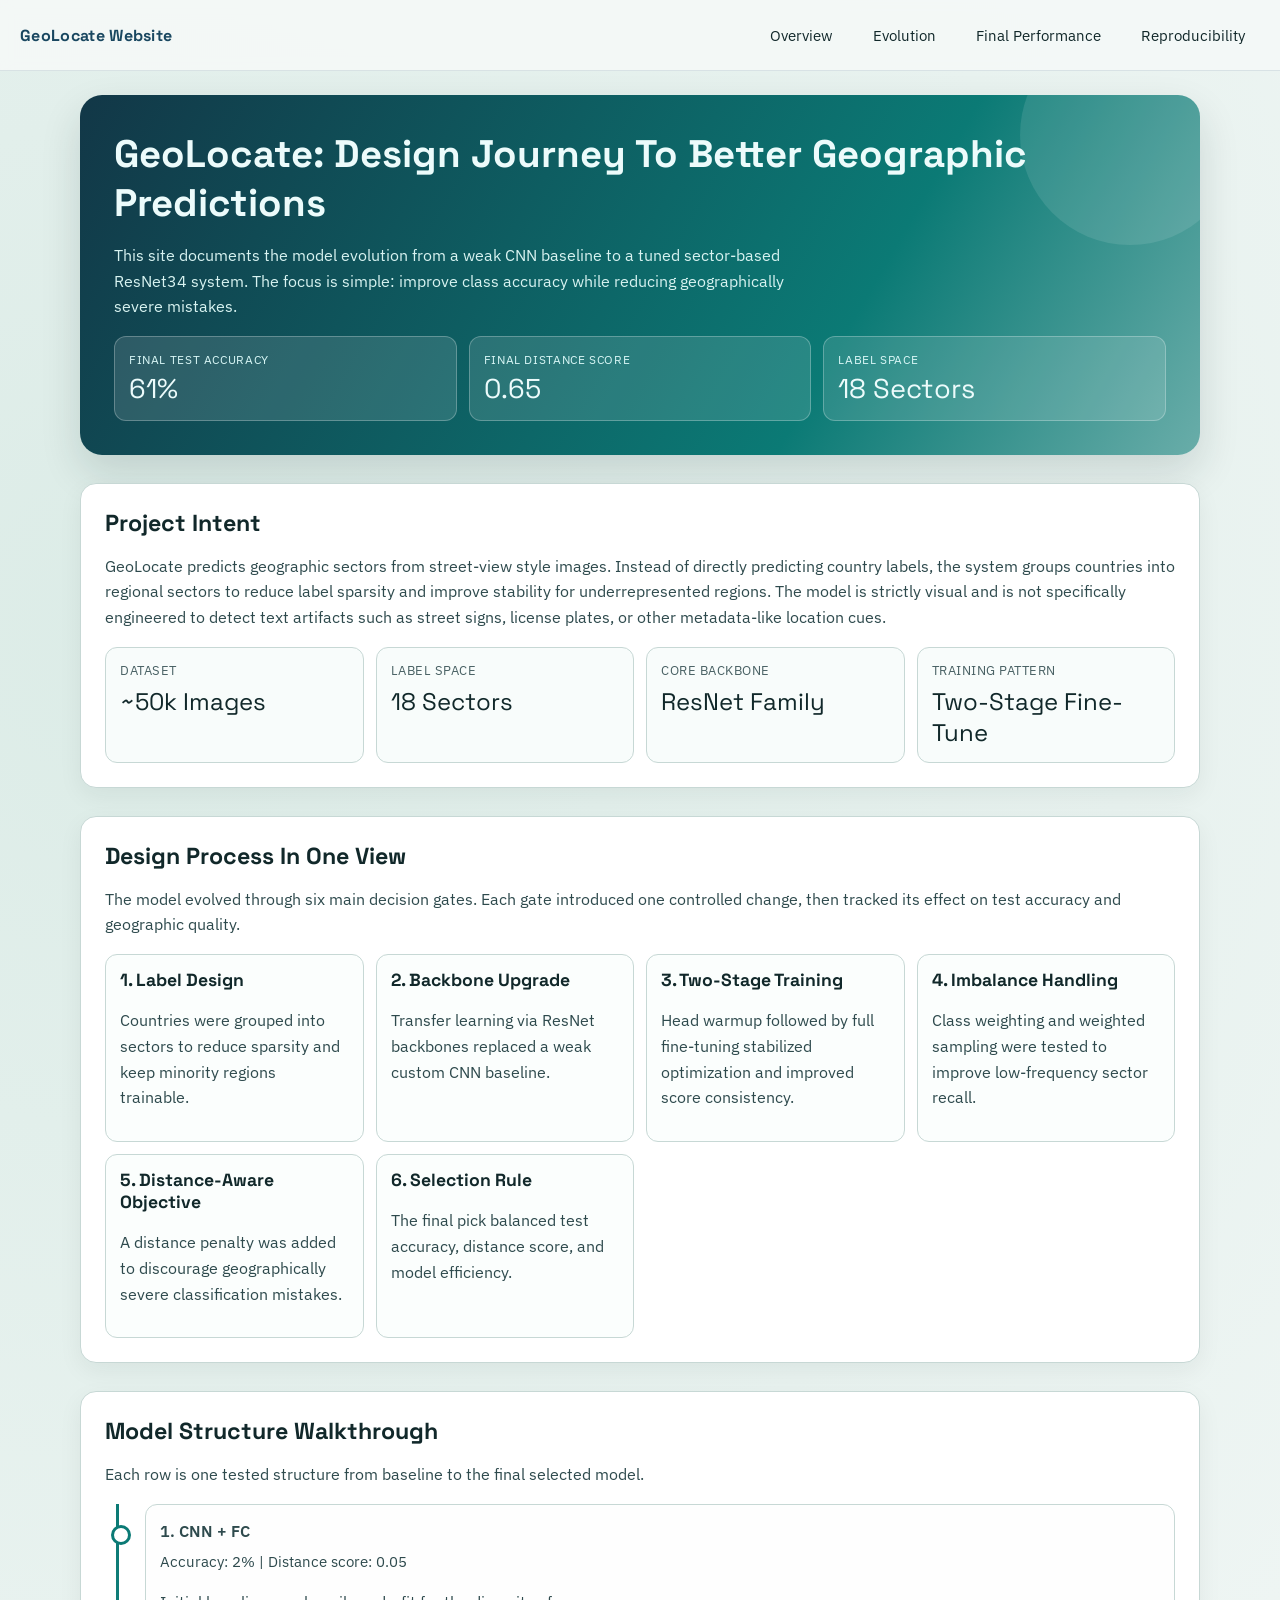
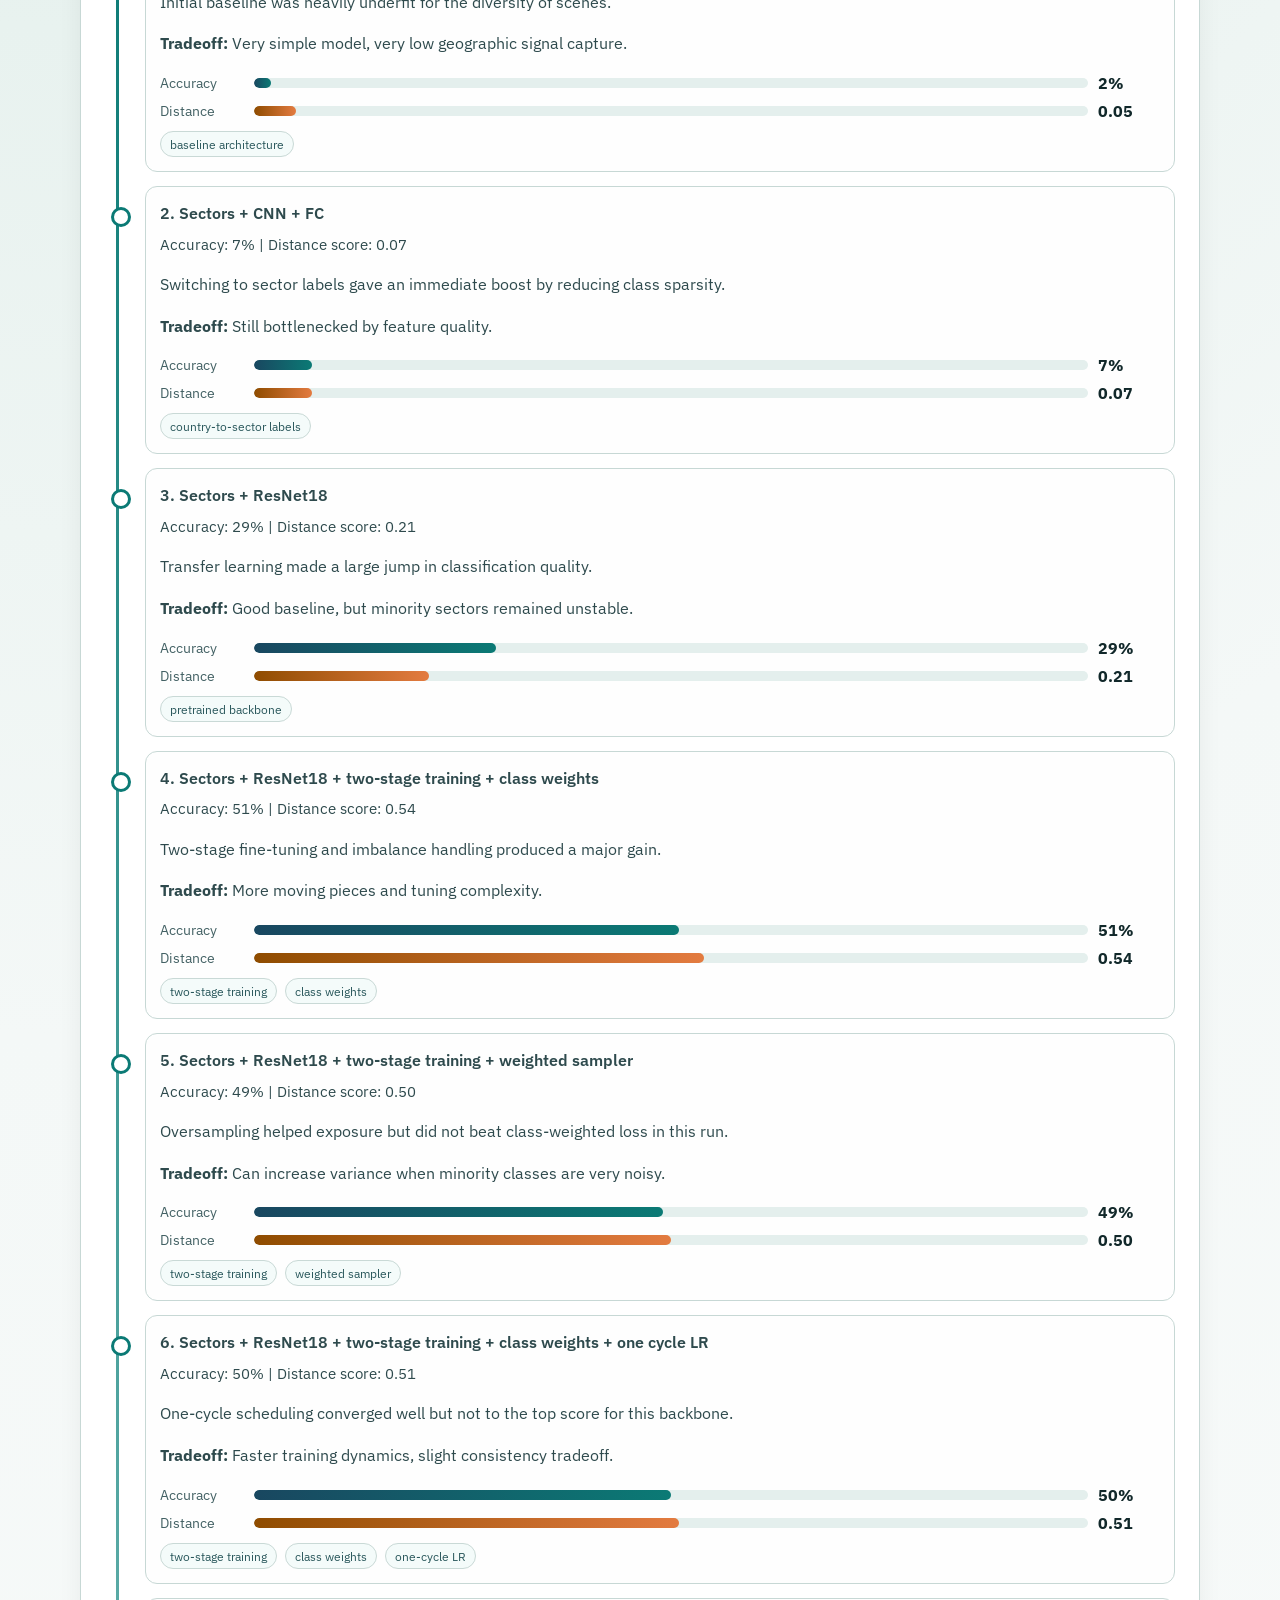
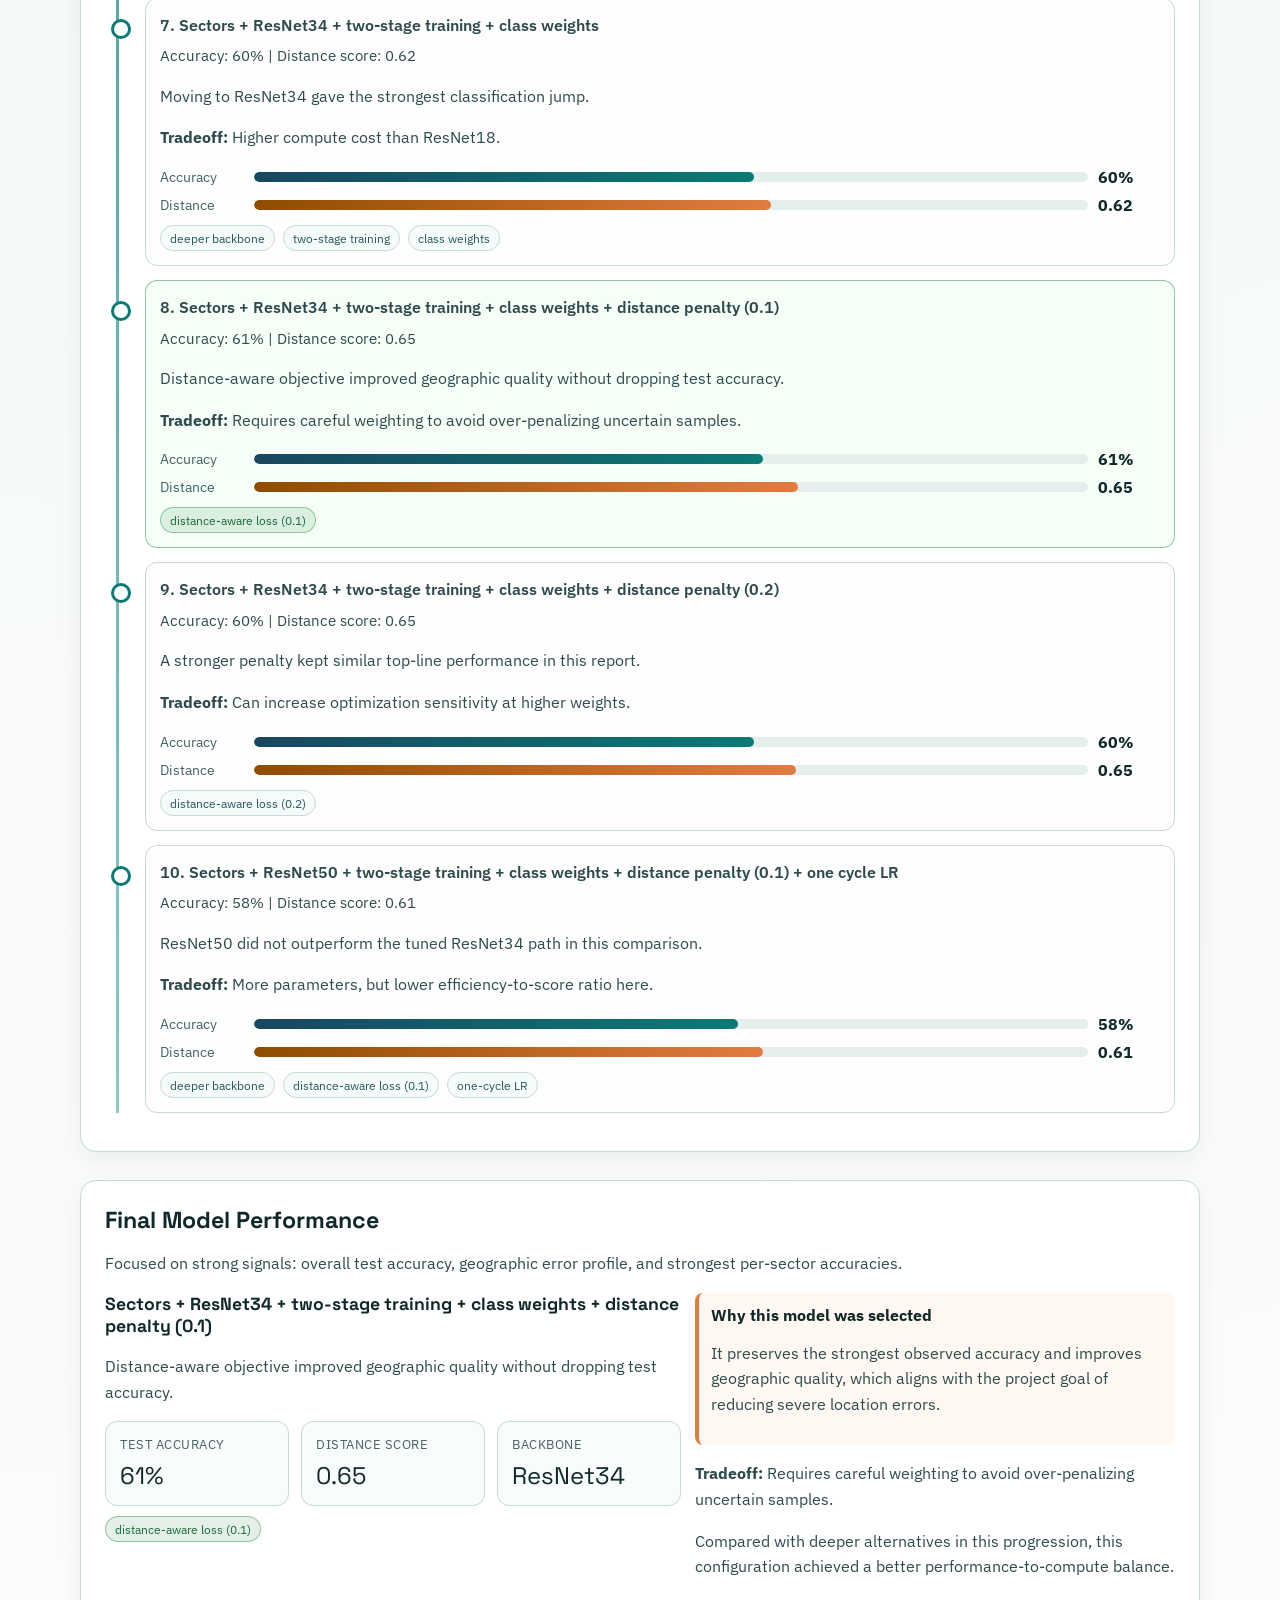
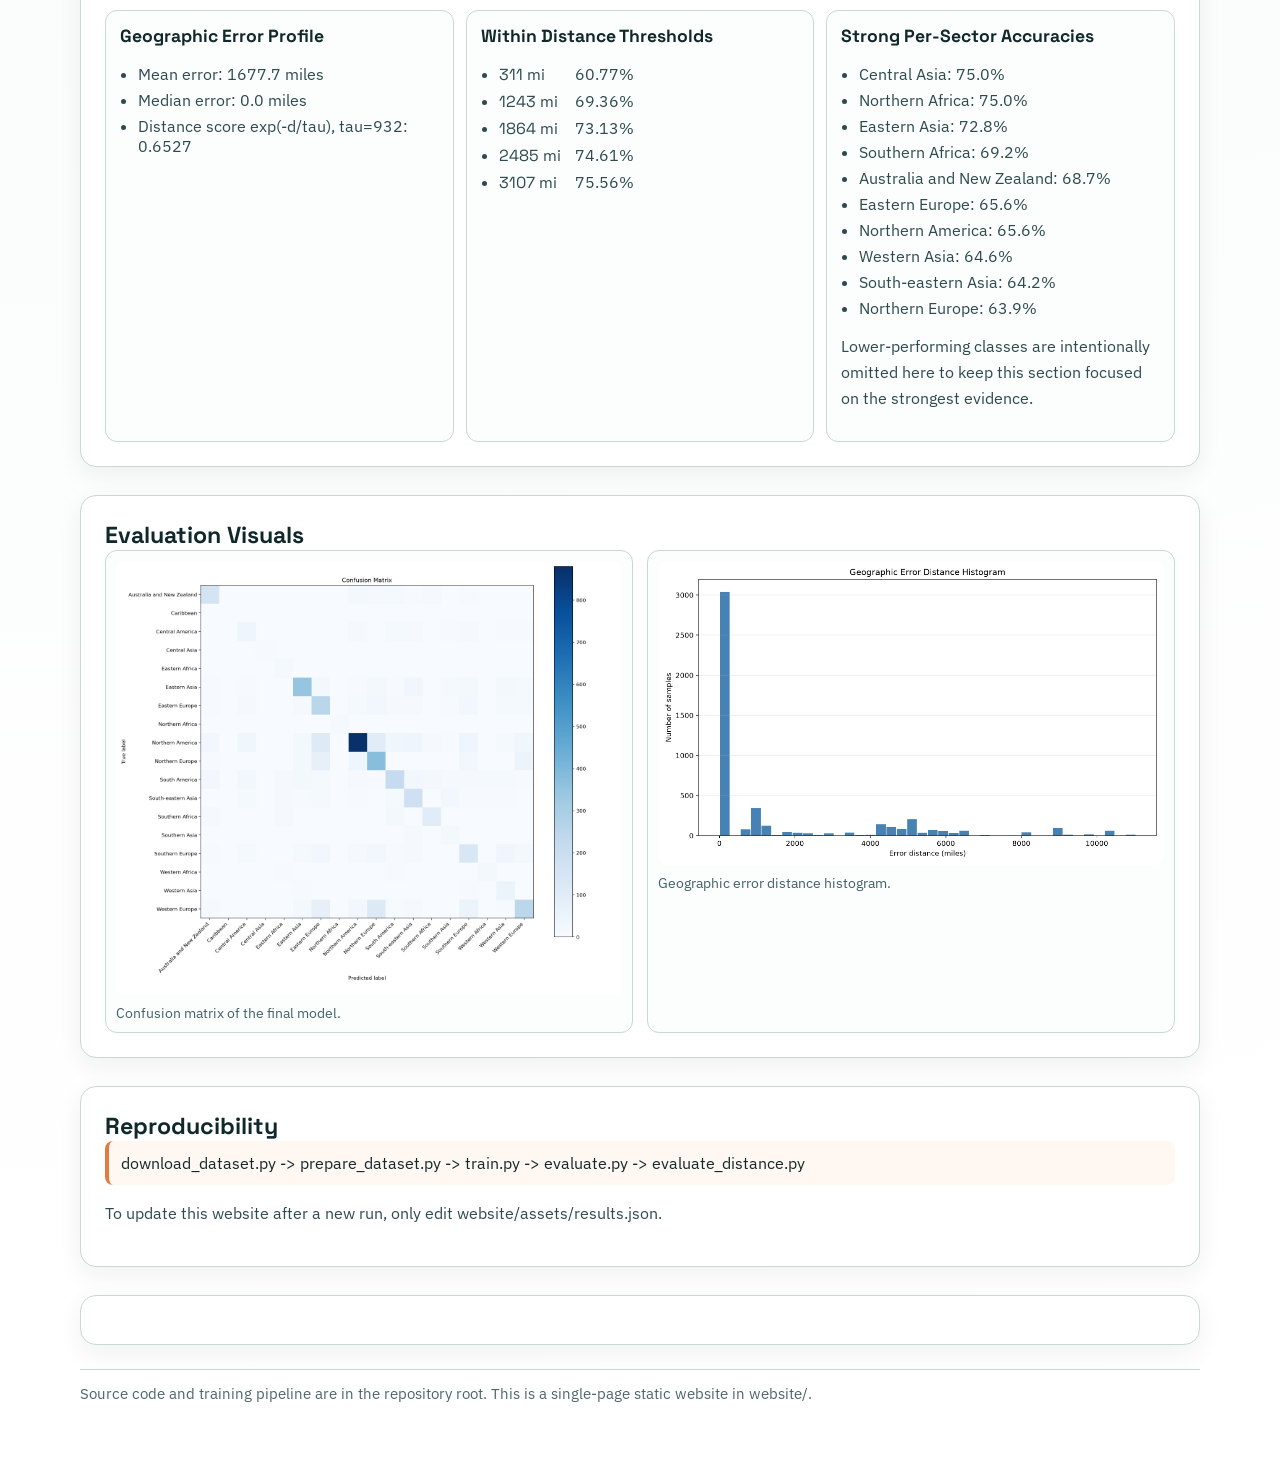
==== website/index.html @ 94abf52e "website rough draft" ====
<!doctype html>
<html lang="en">
  <head>
    <meta charset="UTF-8">
    <meta name="viewport" content="width=device-width, initial-scale=1.0">
    <title>GeoLocate | Model Story</title>
    <link rel="preconnect" href="https://fonts.googleapis.com">
    <link rel="preconnect" href="https://fonts.gstatic.com" crossorigin>
    <link href="https://fonts.googleapis.com/css2?family=IBM+Plex+Sans:wght@400;500;600;700&family=Space+Grotesk:wght@500;700&display=swap" rel="stylesheet">
    <link rel="stylesheet" href="./css/main.css">
  </head>
  <body>
    <header class="top-nav">
      <a class="brand" href="index.html">GeoLocate Website</a>
      <nav class="nav-links">
        <a href="#overview">Overview</a>
        <a href="#evolution">Evolution</a>
        <a href="#performance">Final Performance</a>
        <a href="#repro">Reproducibility</a>
      </nav>
    </header>

    <main class="site-wrap">
      <section class="hero" data-hero></section>

      <section id="overview" class="section reveal">
        <h2>Project Intent</h2>
        <p>
          GeoLocate predicts geographic sectors from street-view style images. Instead of directly
          predicting country labels, the system groups countries into regional sectors to reduce label
          sparsity and improve stability for underrepresented regions. The model is strictly visual and
          is not specifically engineered to detect text artifacts such as street signs, license plates,
          or other metadata-like location cues.
        </p>
        <div class="kpi-grid">
          <div class="kpi">
            <div class="kpi-label">Dataset</div>
            <div class="kpi-value">~50k Images</div>
          </div>
          <div class="kpi">
            <div class="kpi-label">Label Space</div>
            <div class="kpi-value">18 Sectors</div>
          </div>
          <div class="kpi">
            <div class="kpi-label">Core Backbone</div>
            <div class="kpi-value">ResNet Family</div>
          </div>
          <div class="kpi">
            <div class="kpi-label">Training Pattern</div>
            <div class="kpi-value">Two-Stage Fine-Tune</div>
          </div>
        </div>
      </section>

      <section id="evolution" class="section">
        <h2>Design Process In One View</h2>
        <p>
          The model evolved through six main decision gates. Each gate introduced one controlled change,
          then tracked its effect on test accuracy and geographic quality.
        </p>
        <div class="process-grid" data-process-cards></div>
      </section>

      <section class="section">
        <h2>Model Structure Walkthrough</h2>
        <p>Each row is one tested structure from baseline to the final selected model.</p>
        <div class="timeline" data-timeline></div>
      </section>

      <section id="performance" class="section reveal">
        <h2>Final Model Performance</h2>
        <p>
          Focused on strong signals: overall test accuracy, geographic error profile, and strongest
          per-sector accuracies.
        </p>
        <div class="final-panel" data-final-model></div>
        <div class="section-inner" data-final-performance></div>
      </section>

      <section class="section">
        <h2>Evaluation Visuals</h2>
        <div class="image-grid">
          <figure class="image-card reveal">
            <img src="./assets/confusion_matrix.png" alt="Confusion matrix for final model across 18 sectors">
            <figcaption>Confusion matrix of the final model.</figcaption>
          </figure>
          <figure class="image-card reveal">
            <img src="./assets/distance_error_histogram.png" alt="Histogram of geographic error distances in miles">
            <figcaption>Geographic error distance histogram.</figcaption>
          </figure>
        </div>
      </section>

      <section id="repro" class="section reveal">
        <h2>Reproducibility</h2>
        <div class="callout">
          download_dataset.py -> prepare_dataset.py -> train.py -> evaluate.py -> evaluate_distance.py
        </div>
        <p>To update this website after a new run, only edit website/assets/results.json.</p>
      </section>

      <p class="section" data-errors></p>

      <footer>
        Source code and training pipeline are in the repository root. This is a single-page static website in website/.
      </footer>
    </main>

    <script src="./js/main.js"></script>
  </body>
</html>
---- website/css/main.css ----
:root {
  --bg: #f4f8f7;
  --bg-strong: #dcece7;
  --ink: #11282a;
  --ink-soft: #2e4a4d;
  --card: #ffffff;
  --line: #c7d8d5;
  --accent: #0b7a75;
  --accent-2: #e37b40;
  --accent-3: #194760;
  --ok: #1a7f3c;
  --warn: #9a5f00;
  --radius: 16px;
  --shadow: 0 18px 40px rgba(17, 40, 42, 0.14);
}

* {
  box-sizing: border-box;
}

html,
body {
  margin: 0;
  padding: 0;
  background: radial-gradient(circle at 10% 10%, var(--bg-strong) 0%, var(--bg) 35%, #ffffff 100%);
  color: var(--ink);
  font-family: "IBM Plex Sans", "Segoe UI", sans-serif;
}

a {
  color: var(--accent-3);
}

.site-wrap {
  max-width: 1160px;
  margin: 0 auto;
  padding: 0 20px 56px;
}

.top-nav {
  position: sticky;
  top: 0;
  z-index: 10;
  display: flex;
  align-items: center;
  justify-content: space-between;
  gap: 16px;
  padding: 16px 20px;
  background: rgba(244, 248, 247, 0.94);
  backdrop-filter: blur(6px);
  border-bottom: 1px solid rgba(25, 71, 96, 0.12);
}

.brand {
  font-family: "Space Grotesk", "Segoe UI", sans-serif;
  font-weight: 700;
  letter-spacing: 0.02em;
  color: var(--accent-3);
  text-decoration: none;
}

.nav-links {
  display: flex;
  flex-wrap: wrap;
  gap: 10px;
}

.nav-links a {
  text-decoration: none;
  color: var(--ink);
  border: 1px solid transparent;
  border-radius: 999px;
  padding: 8px 14px;
  font-size: 0.95rem;
}

.nav-links a:hover,
.nav-links a.active {
  border-color: var(--accent);
  color: var(--accent);
  background: rgba(11, 122, 117, 0.09);
}

.hero {
  margin-top: 24px;
  background: linear-gradient(120deg, #123747 0%, #0b7a75 68%, #69ada9 100%);
  color: #ecfbfb;
  border-radius: 22px;
  padding: 34px;
  box-shadow: var(--shadow);
  overflow: hidden;
  position: relative;
}

.hero::after {
  content: "";
  position: absolute;
  right: -40px;
  top: -70px;
  width: 220px;
  height: 220px;
  border-radius: 50%;
  background: rgba(255, 255, 255, 0.1);
}

.hero h1 {
  margin: 0;
  font-family: "Space Grotesk", "Segoe UI", sans-serif;
  font-size: clamp(1.9rem, 3vw, 3rem);
}

.hero p {
  max-width: 720px;
  line-height: 1.6;
  color: #d8f3f1;
}

.hero-meta {
  display: grid;
  grid-template-columns: repeat(auto-fit, minmax(170px, 1fr));
  gap: 12px;
  margin-top: 16px;
}

.metric-card {
  background: rgba(255, 255, 255, 0.12);
  border: 1px solid rgba(255, 255, 255, 0.26);
  border-radius: 12px;
  padding: 14px;
}

.metric-card .k {
  font-size: 0.78rem;
  letter-spacing: 0.05em;
  text-transform: uppercase;
  color: #d9f7f6;
}

.metric-card .v {
  font-family: "Space Grotesk", "Segoe UI", sans-serif;
  font-size: 1.7rem;
  margin-top: 4px;
}

.section {
  margin-top: 28px;
  background: var(--card);
  border-radius: var(--radius);
  padding: 24px;
  box-shadow: 0 8px 24px rgba(17, 40, 42, 0.06);
  border: 1px solid var(--line);
}

.section h2 {
  margin: 0;
  font-size: 1.45rem;
  font-family: "Space Grotesk", "Segoe UI", sans-serif;
}

.section h3 {
  margin-top: 0;
  font-size: 1.1rem;
  font-family: "Space Grotesk", "Segoe UI", sans-serif;
}

.section p {
  color: var(--ink-soft);
  line-height: 1.6;
}

.kpi-grid {
  margin-top: 14px;
  display: grid;
  grid-template-columns: repeat(auto-fit, minmax(160px, 1fr));
  gap: 12px;
}

.kpi {
  border: 1px solid var(--line);
  border-radius: 12px;
  padding: 14px;
  background: #f8fcfb;
}

.kpi-label {
  color: #486063;
  font-size: 0.82rem;
  text-transform: uppercase;
  letter-spacing: 0.04em;
}

.kpi-value {
  margin-top: 7px;
  font-size: 1.5rem;
  font-family: "Space Grotesk", "Segoe UI", sans-serif;
}

.timeline {
  margin-top: 16px;
  position: relative;
}

.timeline::before {
  content: "";
  position: absolute;
  left: 11px;
  top: 0;
  bottom: 0;
  width: 3px;
  background: linear-gradient(var(--accent), #8bc8c4);
}

.step {
  margin-left: 40px;
  margin-bottom: 14px;
  padding: 14px;
  border: 1px solid var(--line);
  background: #fefefe;
  border-radius: 12px;
  position: relative;
  transition: transform 0.25s ease, box-shadow 0.25s ease;
}

.step:hover {
  transform: translateY(-2px);
  box-shadow: 0 10px 20px rgba(17, 40, 42, 0.08);
}

.step::before {
  content: "";
  position: absolute;
  left: -35px;
  top: 20px;
  width: 14px;
  height: 14px;
  border-radius: 50%;
  border: 3px solid var(--accent);
  background: white;
}

.step.final {
  border-color: rgba(26, 127, 60, 0.46);
  background: #f5fff8;
}

.step-title {
  margin: 0;
  font-weight: 600;
  color: var(--ink);
}

.step-sub {
  margin: 6px 0 0;
  color: #506b6e;
  font-size: 0.92rem;
}

.step-metrics {
  margin-top: 10px;
  display: grid;
  gap: 8px;
}

.step-metric-row {
  display: grid;
  grid-template-columns: 84px 1fr 62px;
  gap: 10px;
  align-items: center;
}

.step-metric-label {
  font-size: 0.86rem;
  color: #436164;
}

.step-metric-track {
  height: 10px;
  border-radius: 999px;
  overflow: hidden;
  background: #e4efed;
}

.step-metric-fill {
  height: 100%;
  border-radius: 999px;
  background: linear-gradient(90deg, var(--accent-3), var(--accent));
  transform-origin: left;
  animation: grow 0.7s ease-out;
}

.step-metric-fill.dist {
  background: linear-gradient(90deg, #8f4c00, #e37b40);
}

.badges {
  margin-top: 10px;
  display: flex;
  flex-wrap: wrap;
  gap: 8px;
}

.badge {
  display: inline-block;
  font-size: 0.78rem;
  border-radius: 999px;
  padding: 4px 9px;
  border: 1px solid #c9d9d6;
  background: #f4fbfa;
  color: #29575b;
}

.badge.final {
  border-color: rgba(26, 127, 60, 0.4);
  background: rgba(26, 127, 60, 0.12);
  color: #1a6a38;
}

.table-wrap {
  overflow-x: auto;
}

table {
  width: 100%;
  border-collapse: collapse;
  margin-top: 10px;
  min-width: 700px;
}

th,
td {
  text-align: left;
  border-bottom: 1px solid var(--line);
  padding: 10px 10px;
  vertical-align: top;
}

th {
  font-size: 0.82rem;
  letter-spacing: 0.04em;
  text-transform: uppercase;
  color: #436164;
}

tr.final-row {
  background: #f4fff7;
}

.bar-chart {
  margin-top: 12px;
  display: grid;
  gap: 10px;
}

.bar-row {
  display: grid;
  grid-template-columns: 290px 1fr 72px;
  gap: 10px;
  align-items: center;
}

.bar-label {
  font-size: 0.9rem;
  color: var(--ink-soft);
}

.bar-track {
  height: 12px;
  border-radius: 999px;
  background: #e4efed;
  overflow: hidden;
}

.bar-fill {
  height: 100%;
  border-radius: 999px;
  background: linear-gradient(90deg, var(--accent-3), var(--accent));
  transform-origin: left;
  animation: grow 0.7s ease-out;
}

@keyframes grow {
  from {
    transform: scaleX(0);
  }
  to {
    transform: scaleX(1);
  }
}

.final-panel {
  display: grid;
  grid-template-columns: 1.2fr 1fr;
  gap: 14px;
}

.callout {
  border-left: 4px solid var(--accent-2);
  background: #fff8f2;
  padding: 12px;
  border-radius: 8px;
}

.section-inner {
  margin-top: 14px;
}

.split-grid {
  display: grid;
  grid-template-columns: repeat(auto-fit, minmax(260px, 1fr));
  gap: 12px;
}

.list-clean {
  margin: 8px 0 0;
  padding-left: 18px;
  color: var(--ink-soft);
}

.list-clean li {
  margin-bottom: 6px;
}

.metric-inline {
  display: inline-block;
  min-width: 72px;
  font-family: "Space Grotesk", "Segoe UI", sans-serif;
}

.image-grid {
  display: grid;
  grid-template-columns: repeat(auto-fit, minmax(300px, 1fr));
  gap: 14px;
}

.image-card {
  border: 1px solid var(--line);
  border-radius: 12px;
  background: #fbfefd;
  padding: 10px;
  margin: 0;
}

.image-card img {
  width: 100%;
  height: auto;
  border-radius: 8px;
  display: block;
}

.image-card figcaption {
  font-size: 0.9rem;
  color: #436164;
  margin-top: 8px;
}

.process-grid {
  display: grid;
  grid-template-columns: repeat(auto-fit, minmax(220px, 1fr));
  gap: 12px;
}

.process-card {
  border: 1px solid var(--line);
  border-radius: 12px;
  padding: 14px;
  background: #fbfefd;
}

footer {
  margin-top: 24px;
  padding-top: 14px;
  border-top: 1px solid var(--line);
  color: #4f6568;
  font-size: 0.92rem;
}

.reveal {
  opacity: 0;
  transform: translateY(8px);
  transition: opacity 0.4s ease, transform 0.4s ease;
}

.reveal.visible {
  opacity: 1;
  transform: translateY(0);
}

@media (max-width: 860px) {
  .bar-row {
    grid-template-columns: 1fr;
  }

  .step-metric-row {
    grid-template-columns: 78px 1fr 54px;
  }

  .final-panel {
    grid-template-columns: 1fr;
  }

  .top-nav {
    align-items: flex-start;
    flex-direction: column;
  }
}
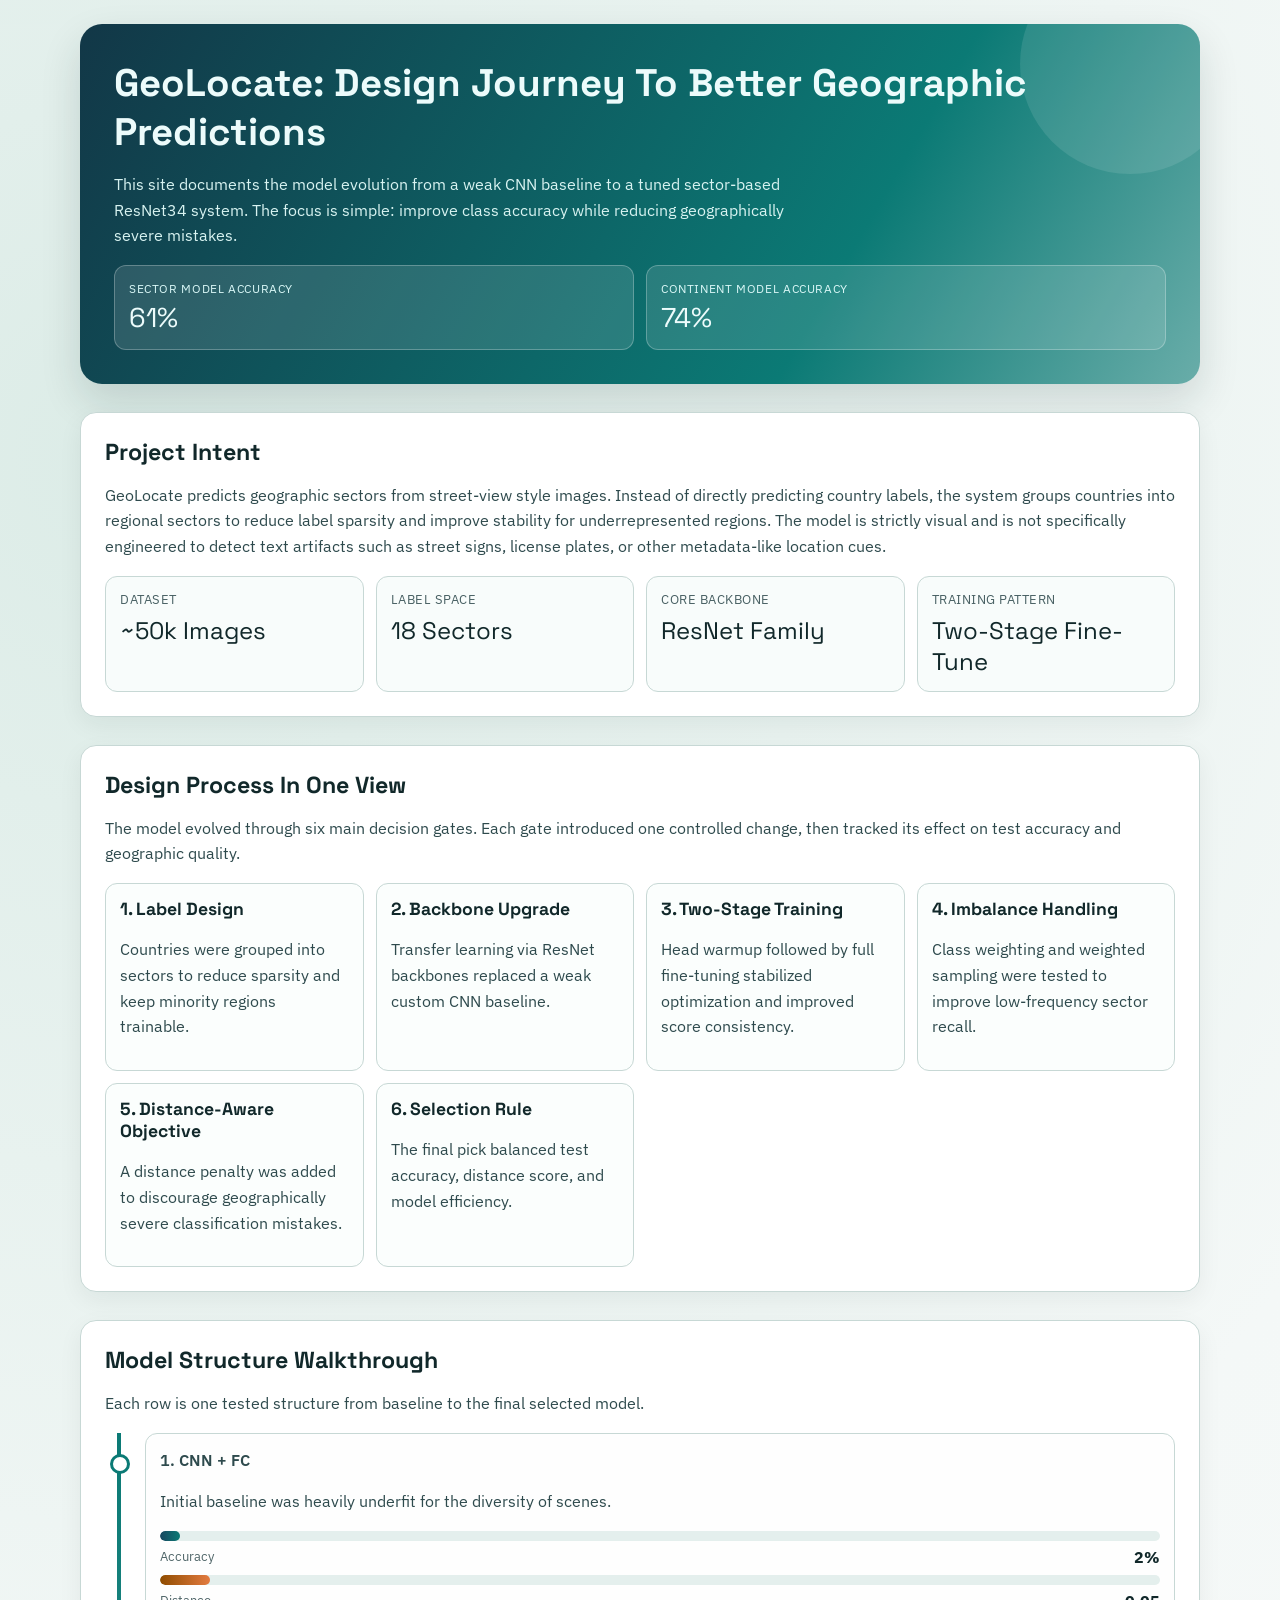
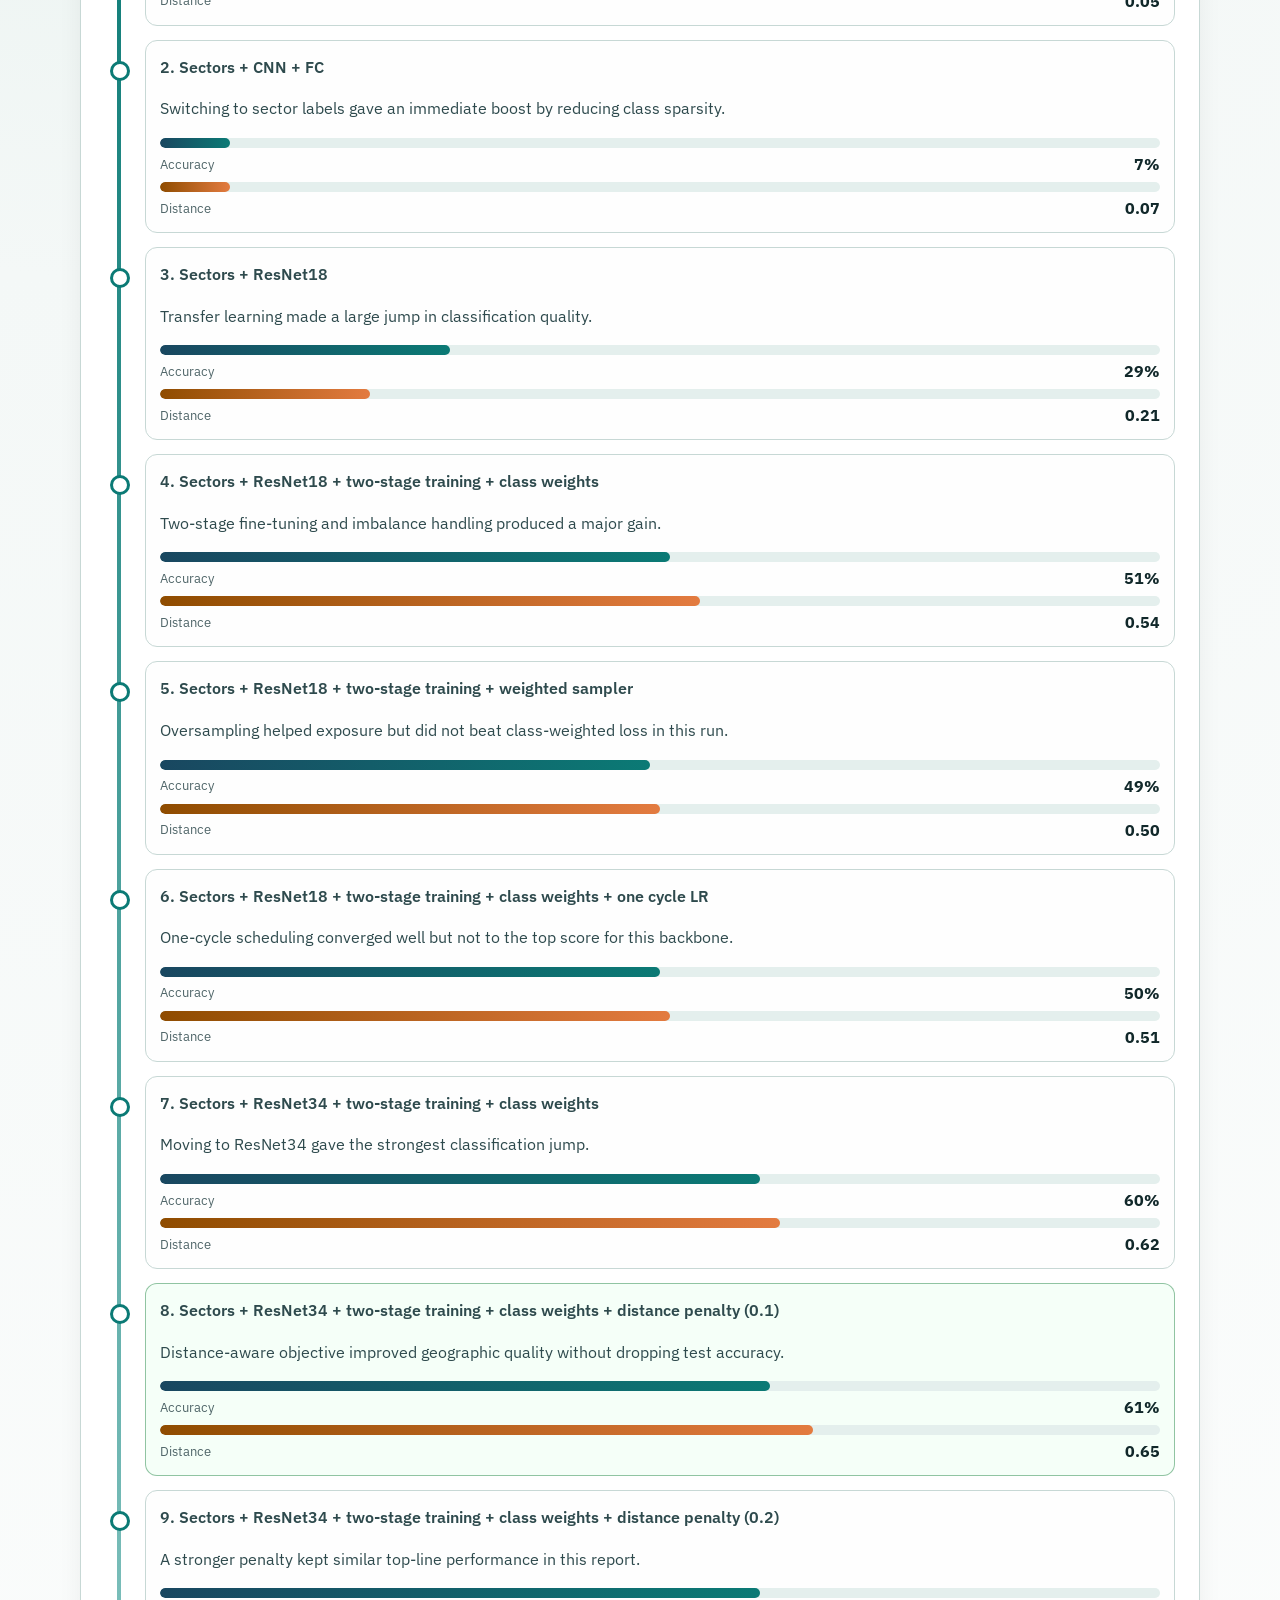
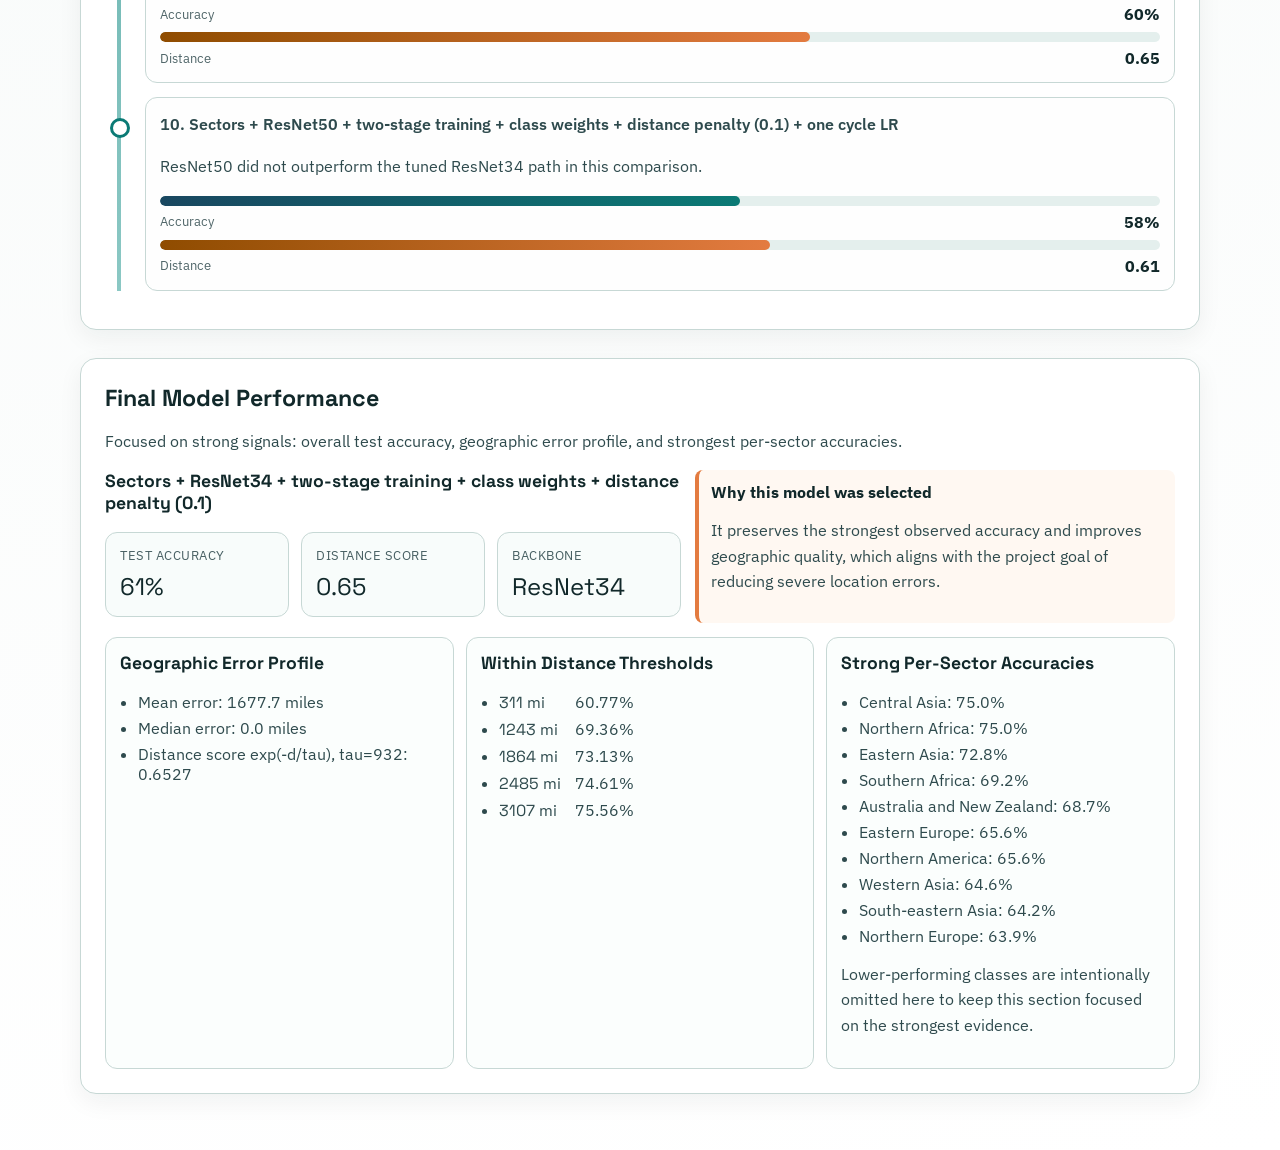
==== commit fbbd8a07: "website progress" ====
--- a/website/index.html
+++ b/website/index.html
@@ -7,19 +7,9 @@
     <link rel="preconnect" href="https://fonts.googleapis.com">
     <link rel="preconnect" href="https://fonts.gstatic.com" crossorigin>
     <link href="https://fonts.googleapis.com/css2?family=IBM+Plex+Sans:wght@400;500;600;700&family=Space+Grotesk:wght@500;700&display=swap" rel="stylesheet">
-    <link rel="stylesheet" href="./css/main.css">
+    <link rel="stylesheet" href="./css/main.css?v=20260726c">
   </head>
   <body>
-    <header class="top-nav">
-      <a class="brand" href="index.html">GeoLocate Website</a>
-      <nav class="nav-links">
-        <a href="#overview">Overview</a>
-        <a href="#evolution">Evolution</a>
-        <a href="#performance">Final Performance</a>
-        <a href="#repro">Reproducibility</a>
-      </nav>
-    </header>
-
     <main class="site-wrap">
       <section class="hero" data-hero></section>
 
@@ -77,35 +67,8 @@
         <div class="section-inner" data-final-performance></div>
       </section>
 
-      <section class="section">
-        <h2>Evaluation Visuals</h2>
-        <div class="image-grid">
-          <figure class="image-card reveal">
-            <img src="./assets/confusion_matrix.png" alt="Confusion matrix for final model across 18 sectors">
-            <figcaption>Confusion matrix of the final model.</figcaption>
-          </figure>
-          <figure class="image-card reveal">
-            <img src="./assets/distance_error_histogram.png" alt="Histogram of geographic error distances in miles">
-            <figcaption>Geographic error distance histogram.</figcaption>
-          </figure>
-        </div>
-      </section>
-
-      <section id="repro" class="section reveal">
-        <h2>Reproducibility</h2>
-        <div class="callout">
-          download_dataset.py -> prepare_dataset.py -> train.py -> evaluate.py -> evaluate_distance.py
-        </div>
-        <p>To update this website after a new run, only edit website/assets/results.json.</p>
-      </section>
-
-      <p class="section" data-errors></p>
-
-      <footer>
-        Source code and training pipeline are in the repository root. This is a single-page static website in website/.
-      </footer>
     </main>
 
-    <script src="./js/main.js"></script>
+    <script src="./js/main.js?v=20260726c"></script>
   </body>
 </html>
--- a/website/css/main.css
+++ b/website/css/main.css
@@ -203,10 +203,10 @@
 .timeline::before {
   content: "";
   position: absolute;
-  left: 11px;
+  left: 12px;
   top: 0;
   bottom: 0;
-  width: 3px;
+  width: 4px;
   background: linear-gradient(var(--accent), #8bc8c4);
 }
 
@@ -229,7 +229,7 @@
 .step::before {
   content: "";
   position: absolute;
-  left: -35px;
+  left: -36px;
   top: 20px;
   width: 14px;
   height: 14px;
@@ -249,31 +249,21 @@
   color: var(--ink);
 }
 
-.step-sub {
-  margin: 6px 0 0;
-  color: #506b6e;
-  font-size: 0.92rem;
-}
-
 .step-metrics {
   margin-top: 10px;
   display: grid;
   gap: 8px;
+  width: 100%;
 }
 
 .step-metric-row {
-  display: grid;
-  grid-template-columns: 84px 1fr 62px;
-  gap: 10px;
-  align-items: center;
-}
-
-.step-metric-label {
-  font-size: 0.86rem;
-  color: #436164;
+  display: block;
+  width: 100%;
 }
 
 .step-metric-track {
+  display: block;
+  width: 100%;
   height: 10px;
   border-radius: 999px;
   overflow: hidden;
@@ -292,27 +282,21 @@
   background: linear-gradient(90deg, #8f4c00, #e37b40);
 }
 
-.badges {
-  margin-top: 10px;
+.step-metric-meta {
+  margin-top: 6px;
   display: flex;
-  flex-wrap: wrap;
-  gap: 8px;
-}
-
-.badge {
-  display: inline-block;
-  font-size: 0.78rem;
-  border-radius: 999px;
-  padding: 4px 9px;
-  border: 1px solid #c9d9d6;
-  background: #f4fbfa;
-  color: #29575b;
-}
-
-.badge.final {
-  border-color: rgba(26, 127, 60, 0.4);
-  background: rgba(26, 127, 60, 0.12);
-  color: #1a6a38;
+  justify-content: space-between;
+  align-items: center;
+  gap: 10px;
+}
+
+.step-metric-name {
+  font-size: 0.82rem;
+  color: #4f6568;
+}
+
+.step-metric-value {
+  margin: 0;
 }
 
 .table-wrap {
@@ -490,10 +474,6 @@
     grid-template-columns: 1fr;
   }
 
-  .step-metric-row {
-    grid-template-columns: 78px 1fr 54px;
-  }
-
   .final-panel {
     grid-template-columns: 1fr;
   }
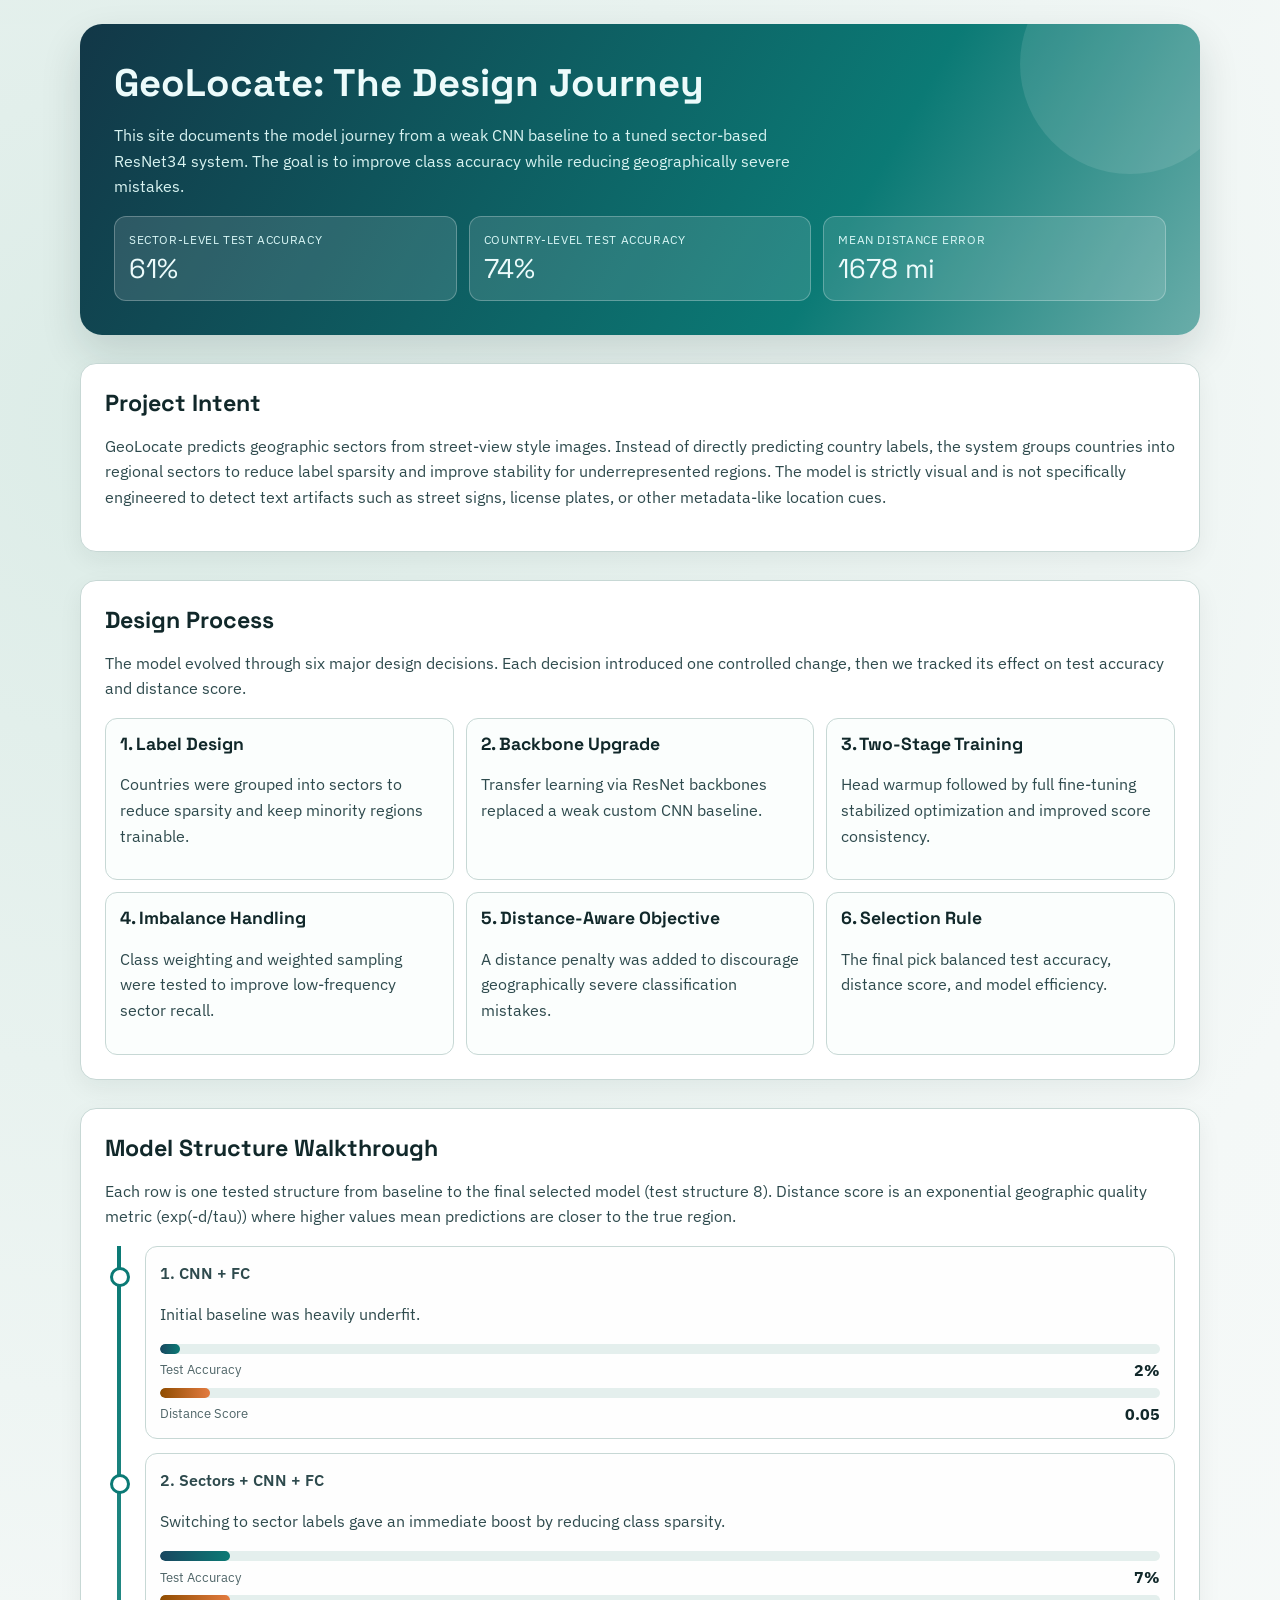
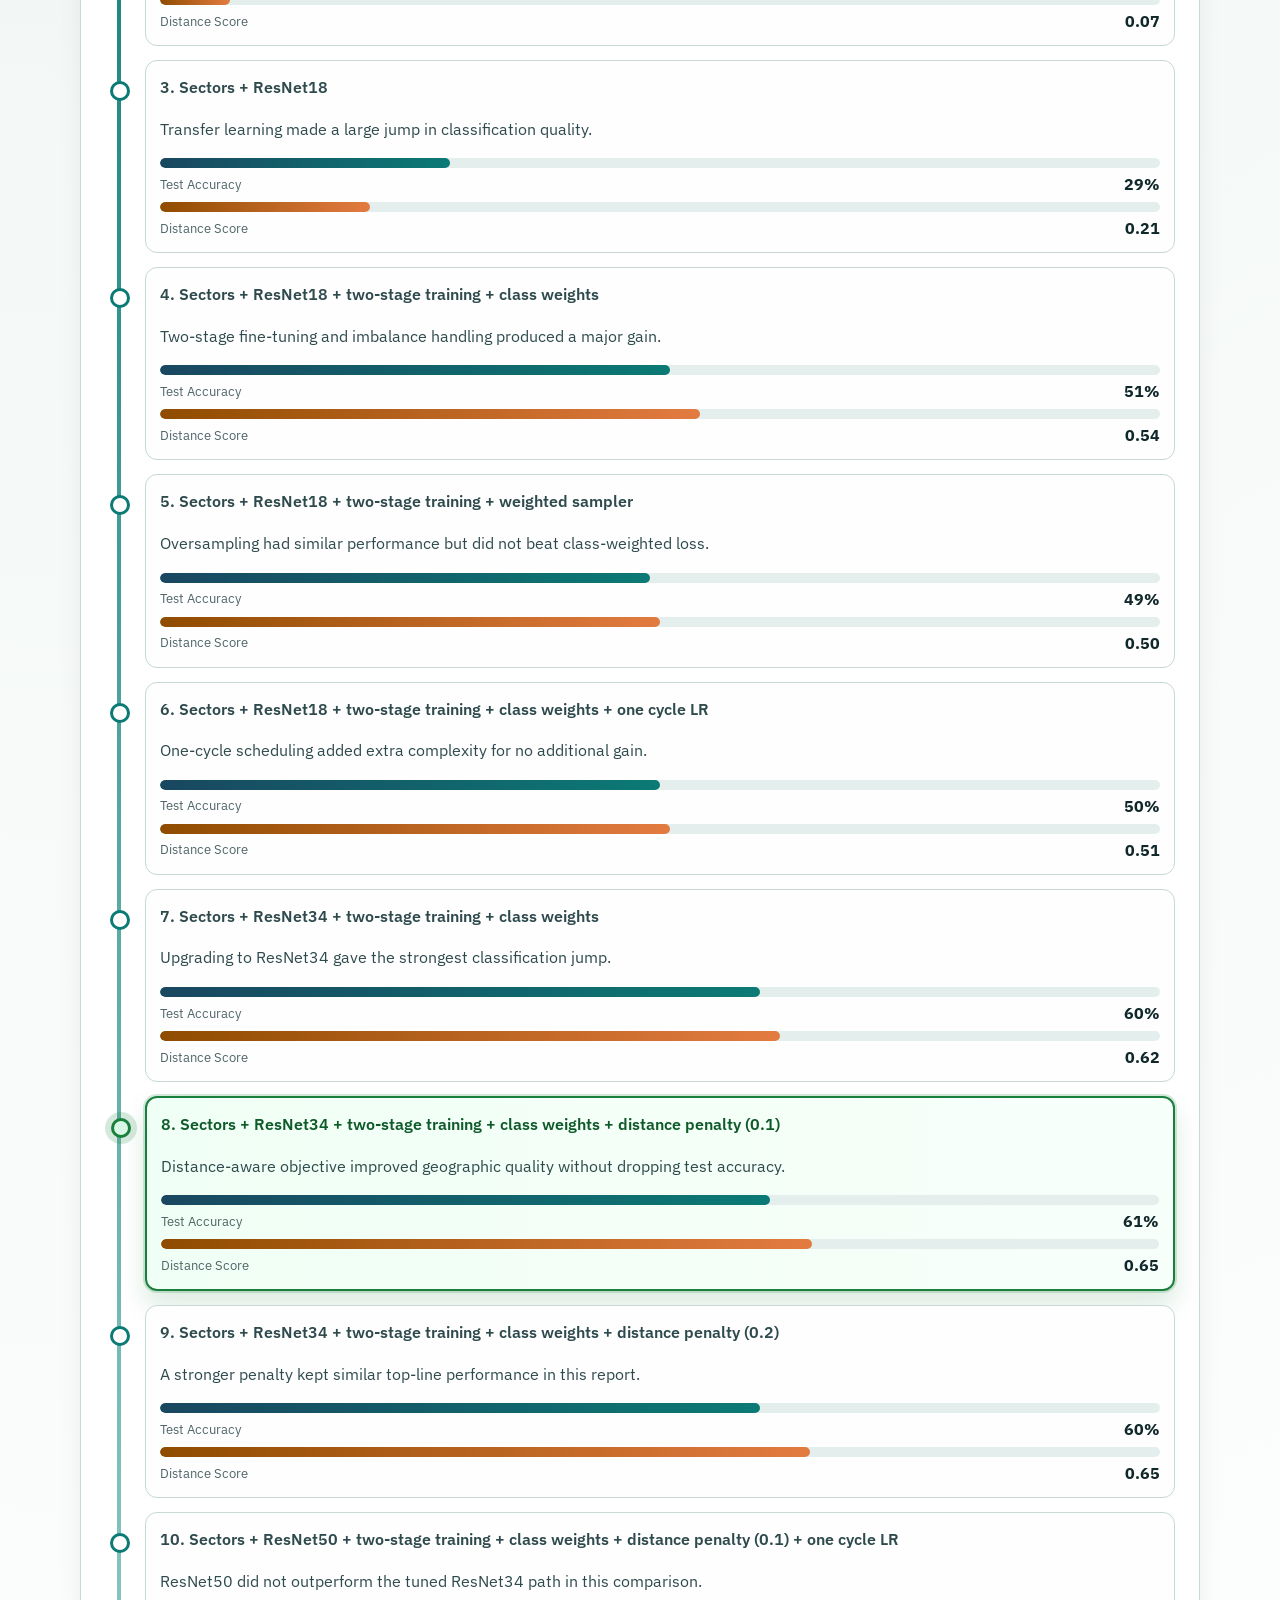
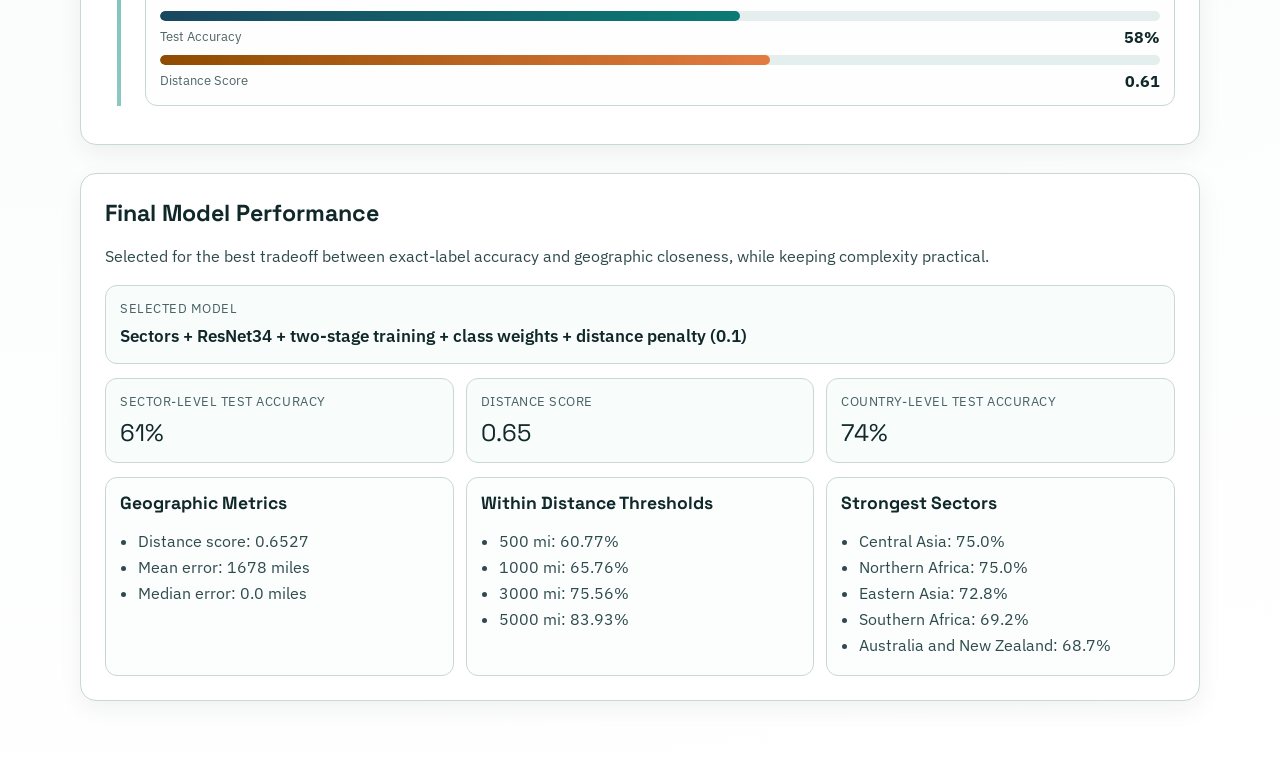
==== commit 80710de7: "website final draft" ====
--- a/website/index.html
+++ b/website/index.html
@@ -3,7 +3,7 @@
   <head>
     <meta charset="UTF-8">
     <meta name="viewport" content="width=device-width, initial-scale=1.0">
-    <title>GeoLocate | Model Story</title>
+    <title>GeoLocate</title>
     <link rel="preconnect" href="https://fonts.googleapis.com">
     <link rel="preconnect" href="https://fonts.gstatic.com" crossorigin>
     <link href="https://fonts.googleapis.com/css2?family=IBM+Plex+Sans:wght@400;500;600;700&family=Space+Grotesk:wght@500;700&display=swap" rel="stylesheet">
@@ -22,46 +22,30 @@
           is not specifically engineered to detect text artifacts such as street signs, license plates,
           or other metadata-like location cues.
         </p>
-        <div class="kpi-grid">
-          <div class="kpi">
-            <div class="kpi-label">Dataset</div>
-            <div class="kpi-value">~50k Images</div>
-          </div>
-          <div class="kpi">
-            <div class="kpi-label">Label Space</div>
-            <div class="kpi-value">18 Sectors</div>
-          </div>
-          <div class="kpi">
-            <div class="kpi-label">Core Backbone</div>
-            <div class="kpi-value">ResNet Family</div>
-          </div>
-          <div class="kpi">
-            <div class="kpi-label">Training Pattern</div>
-            <div class="kpi-value">Two-Stage Fine-Tune</div>
-          </div>
-        </div>
       </section>
 
       <section id="evolution" class="section">
-        <h2>Design Process In One View</h2>
+        <h2>Design Process</h2>
         <p>
-          The model evolved through six main decision gates. Each gate introduced one controlled change,
-          then tracked its effect on test accuracy and geographic quality.
+          The model evolved through six major design decisions. Each decision introduced one controlled change,
+          then we tracked its effect on test accuracy and distance score.
         </p>
         <div class="process-grid" data-process-cards></div>
       </section>
 
       <section class="section">
         <h2>Model Structure Walkthrough</h2>
-        <p>Each row is one tested structure from baseline to the final selected model.</p>
+        <p>
+          Each row is one tested structure from baseline to the final selected model (test structure 8).
+          Distance score is an exponential geographic quality metric (exp(-d/tau)) where higher values mean predictions are closer to the true region.
+        </p>
         <div class="timeline" data-timeline></div>
       </section>
 
       <section id="performance" class="section reveal">
         <h2>Final Model Performance</h2>
         <p>
-          Focused on strong signals: overall test accuracy, geographic error profile, and strongest
-          per-sector accuracies.
+          Selected for the best tradeoff between exact-label accuracy and geographic closeness, while keeping complexity practical.
         </p>
         <div class="final-panel" data-final-model></div>
         <div class="section-inner" data-final-performance></div>
--- a/website/css/main.css
+++ b/website/css/main.css
@@ -195,15 +195,26 @@
   font-family: "Space Grotesk", "Segoe UI", sans-serif;
 }
 
+.model-name-value {
+  margin-top: 7px;
+  font-size: 1.05rem;
+  line-height: 1.45;
+  color: var(--ink);
+  font-weight: 600;
+}
+
 .timeline {
   margin-top: 16px;
   position: relative;
+  --timeline-rail-center: 14px;
+  --step-offset: 40px;
+  --node-outer-size: 20px;
 }
 
 .timeline::before {
   content: "";
   position: absolute;
-  left: 12px;
+  left: calc(var(--timeline-rail-center) - 2px);
   top: 0;
   bottom: 0;
   width: 4px;
@@ -211,7 +222,7 @@
 }
 
 .step {
-  margin-left: 40px;
+  margin-left: var(--step-offset);
   margin-bottom: 14px;
   padding: 14px;
   border: 1px solid var(--line);
@@ -229,18 +240,30 @@
 .step::before {
   content: "";
   position: absolute;
-  left: -36px;
+  left: calc((var(--timeline-rail-center) - (var(--node-outer-size) / 2)) - var(--step-offset));
   top: 20px;
-  width: 14px;
-  height: 14px;
+  width: calc(var(--node-outer-size) - 6px);
+  height: calc(var(--node-outer-size) - 6px);
   border-radius: 50%;
   border: 3px solid var(--accent);
   background: white;
 }
 
 .step.final {
-  border-color: rgba(26, 127, 60, 0.46);
-  background: #f5fff8;
+  border-color: #1a7f3c;
+  border-width: 2px;
+  background: linear-gradient(90deg, #f0fff5 0%, #f7fffa 100%);
+  box-shadow: 0 0 0 2px rgba(26, 127, 60, 0.18), 0 14px 26px rgba(26, 127, 60, 0.16);
+}
+
+.step.final::before {
+  border-color: #1a7f3c;
+  background: #d9f8e4;
+  box-shadow: 0 0 0 6px rgba(26, 127, 60, 0.18);
+}
+
+.step.final .step-title {
+  color: #0f5a2a;
 }
 
 .step-title {
@@ -373,7 +396,7 @@
 
 .final-panel {
   display: grid;
-  grid-template-columns: 1.2fr 1fr;
+  grid-template-columns: 1fr;
   gap: 14px;
 }
 
@@ -439,7 +462,7 @@
 
 .process-grid {
   display: grid;
-  grid-template-columns: repeat(auto-fit, minmax(220px, 1fr));
+  grid-template-columns: repeat(3, minmax(0, 1fr));
   gap: 12px;
 }
 
@@ -478,8 +501,18 @@
     grid-template-columns: 1fr;
   }
 
+  .process-grid {
+    grid-template-columns: repeat(2, minmax(0, 1fr));
+  }
+
   .top-nav {
     align-items: flex-start;
     flex-direction: column;
   }
 }
+
+@media (max-width: 620px) {
+  .process-grid {
+    grid-template-columns: 1fr;
+  }
+}
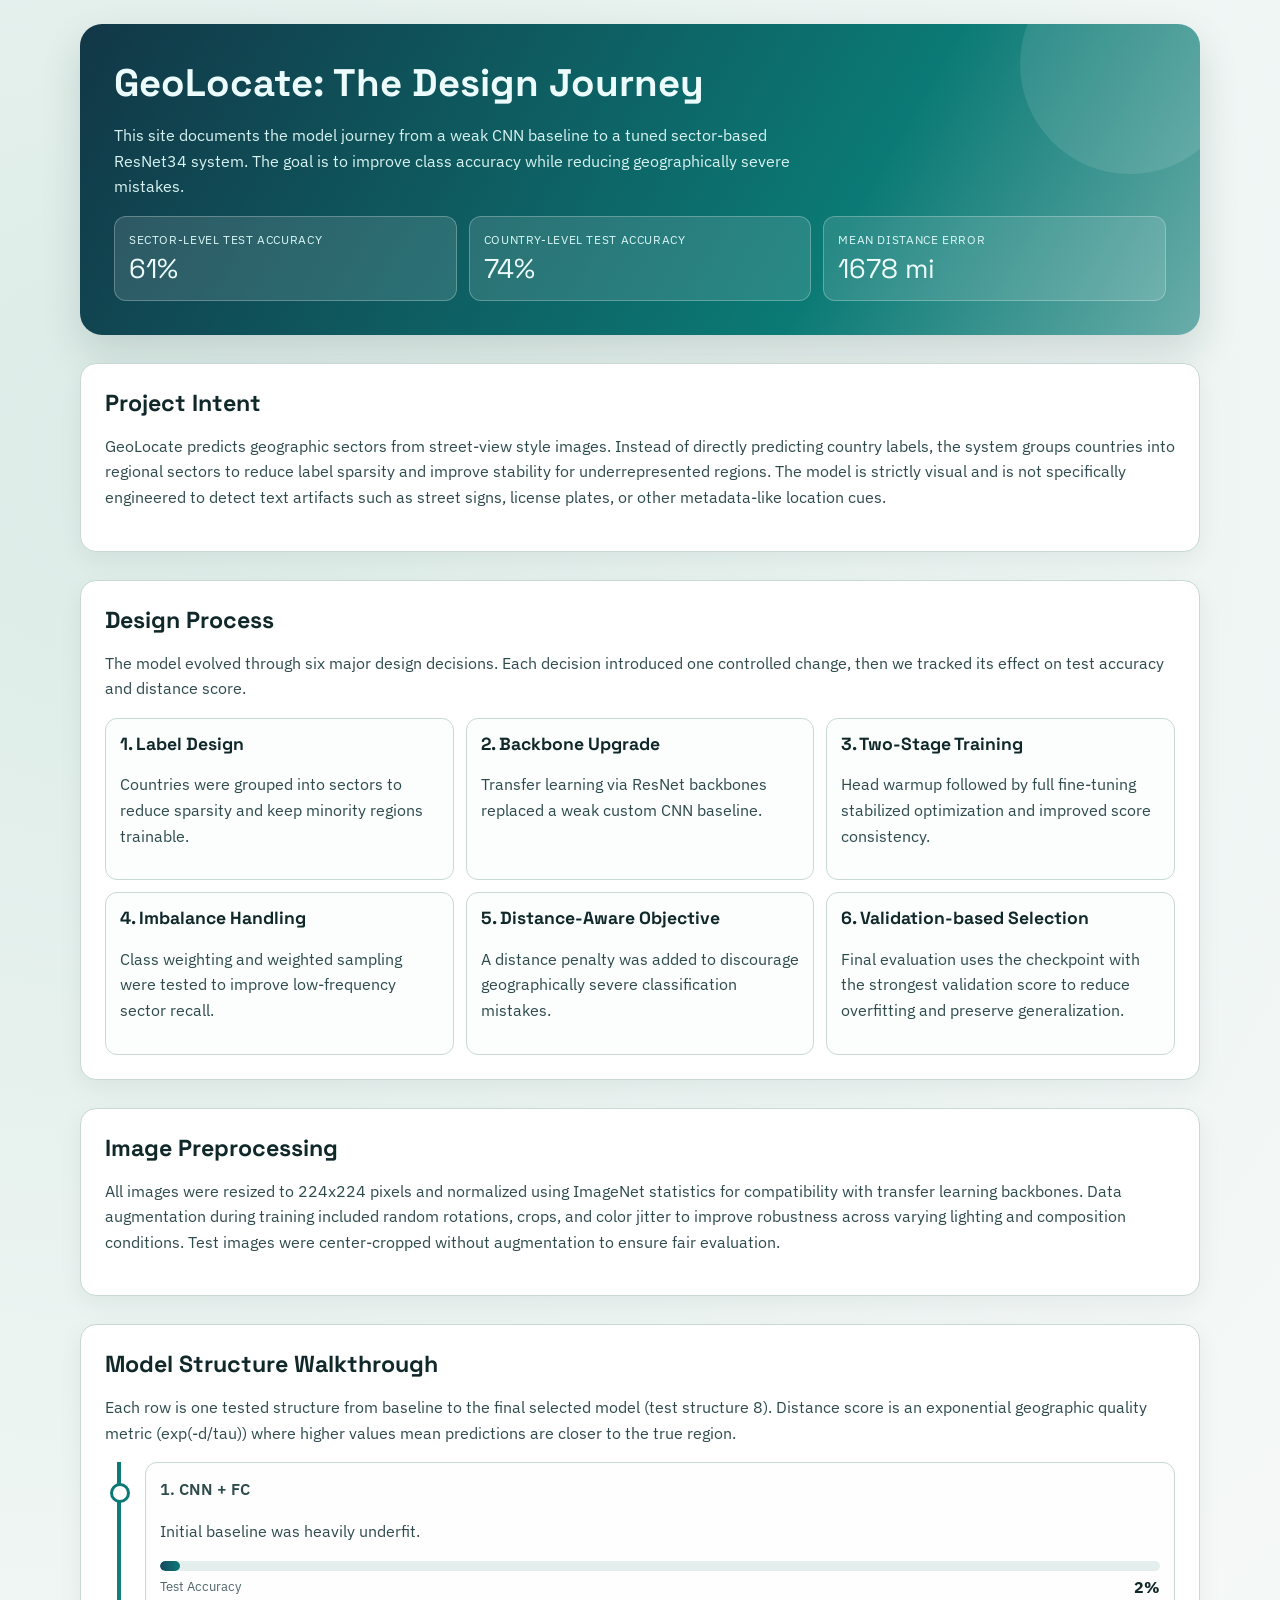
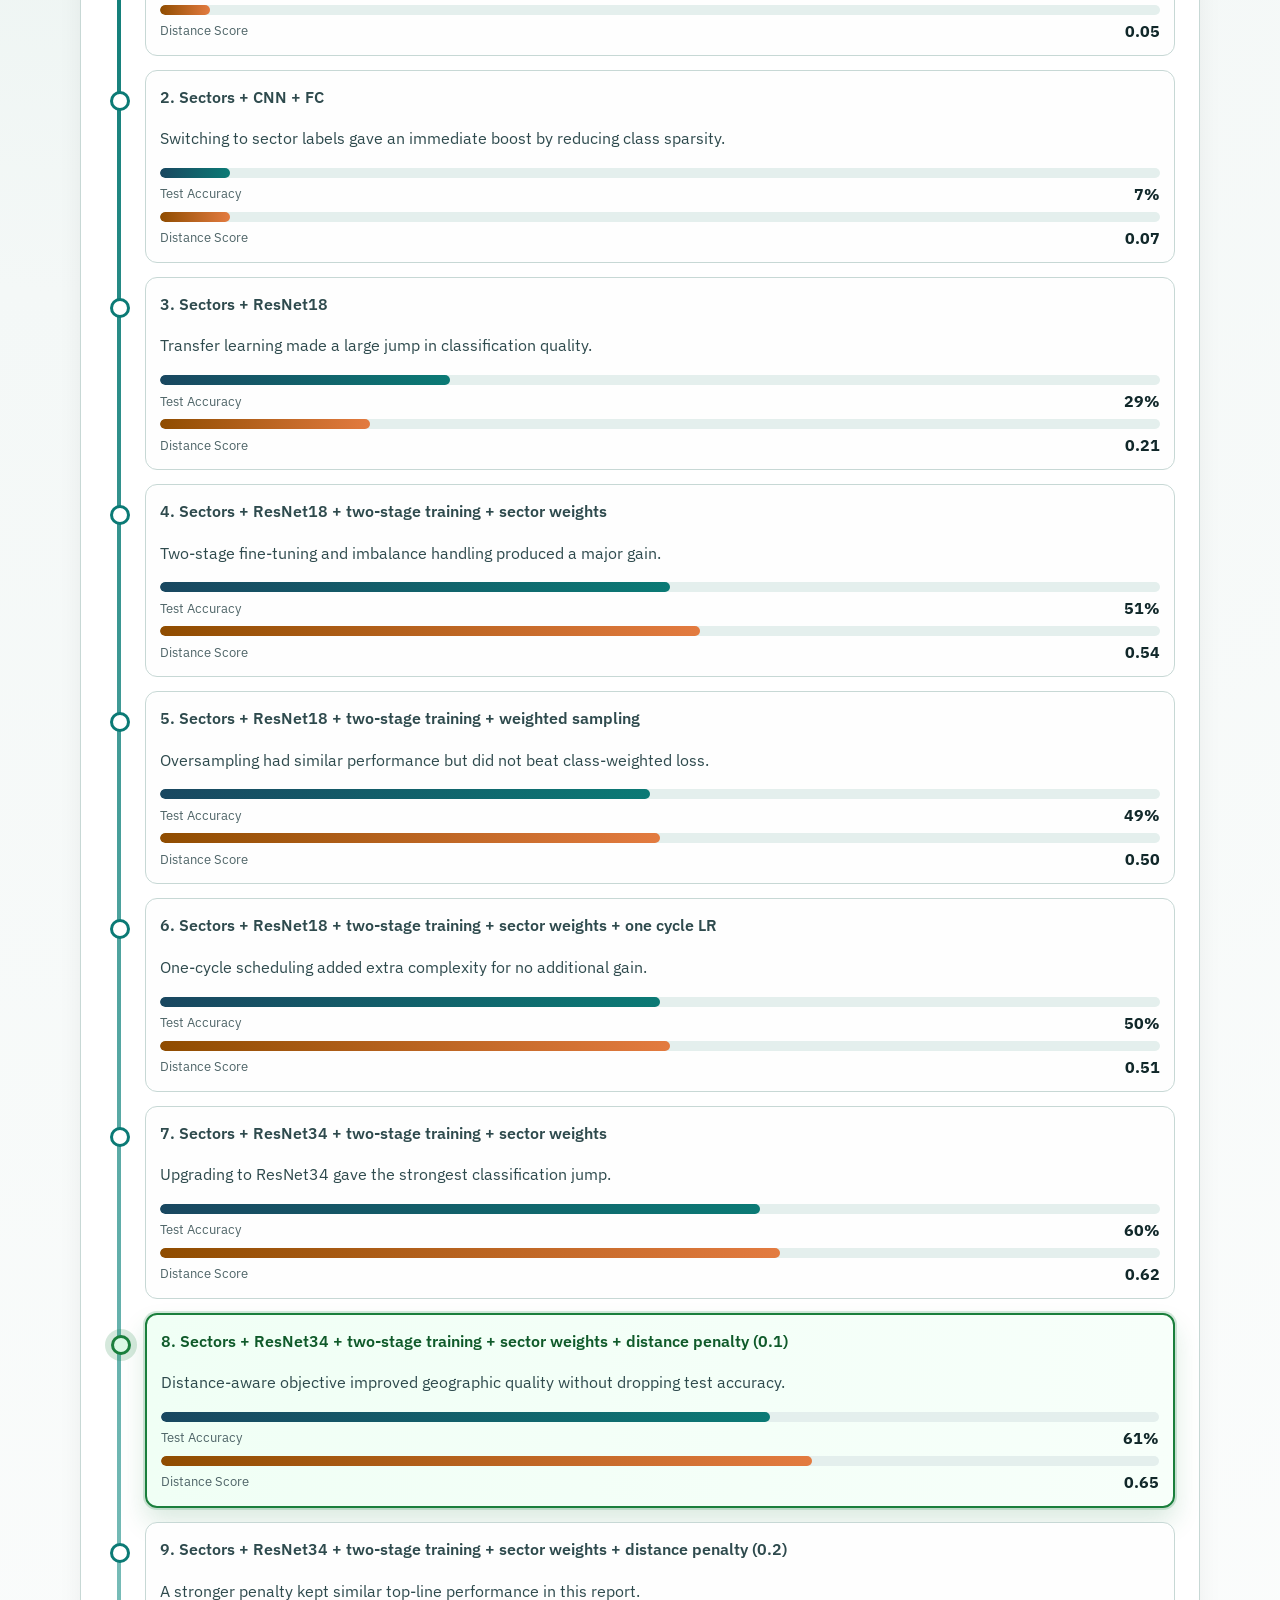
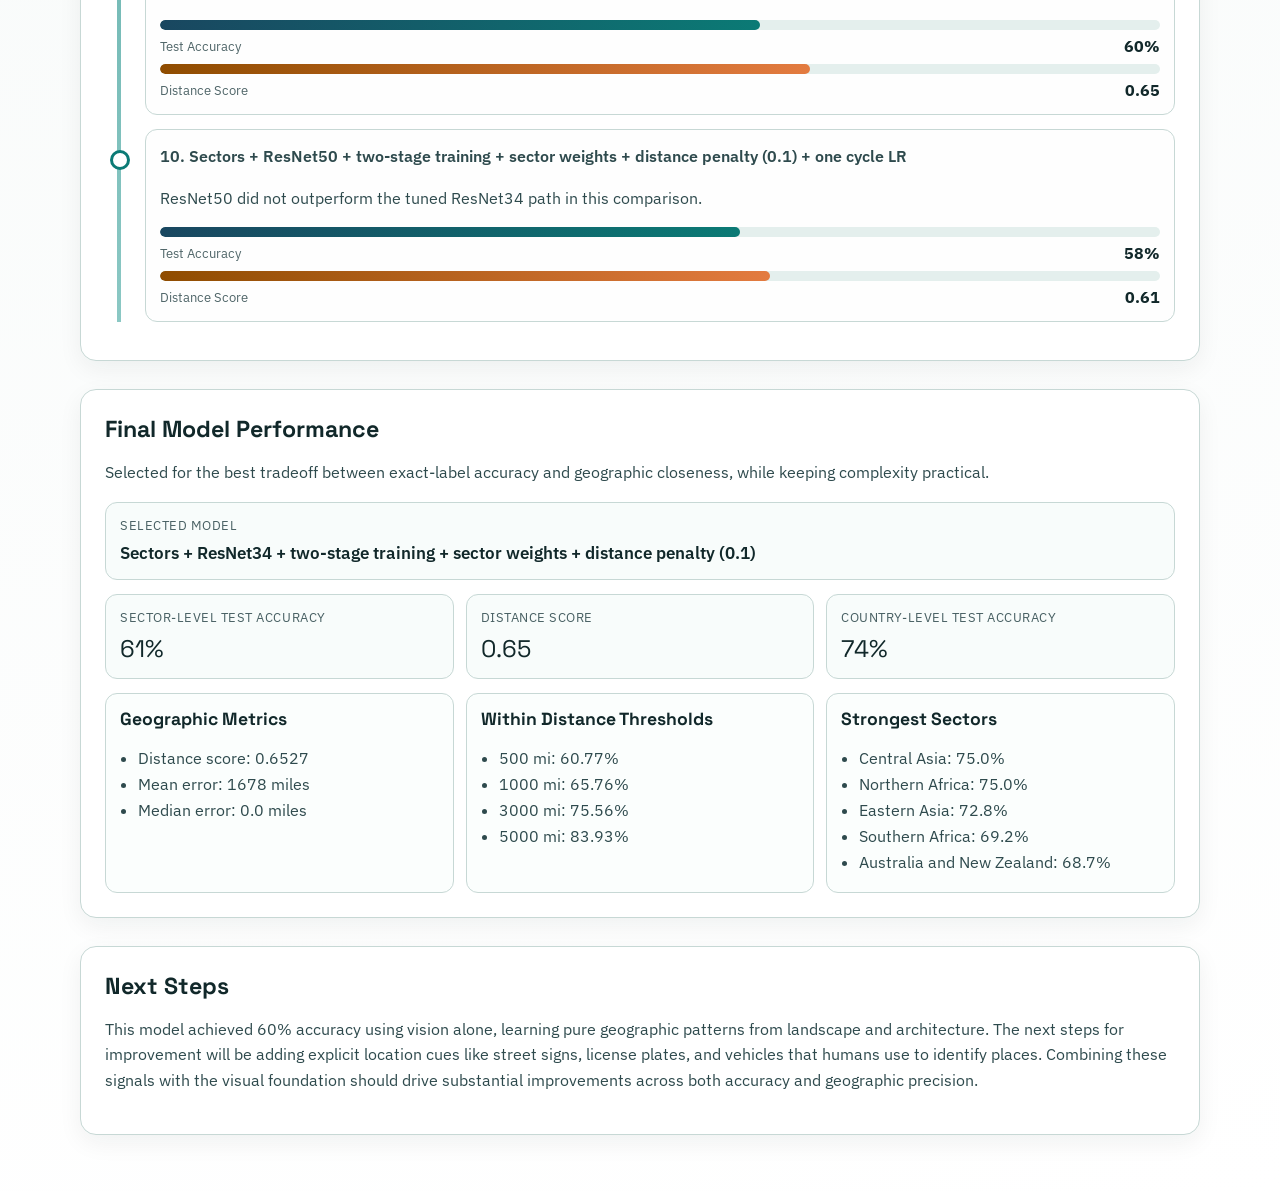
==== commit e5d72bd9: "website additions" ====
--- a/website/index.html
+++ b/website/index.html
@@ -34,6 +34,13 @@
       </section>
 
       <section class="section">
+        <h2>Image Preprocessing</h2>
+        <p>
+          All images were resized to 224x224 pixels and normalized using ImageNet statistics for compatibility with transfer learning backbones. Data augmentation during training included random rotations, crops, and color jitter to improve robustness across varying lighting and composition conditions. Test images were center-cropped without augmentation to ensure fair evaluation.
+        </p>
+      </section>
+
+      <section class="section">
         <h2>Model Structure Walkthrough</h2>
         <p>
           Each row is one tested structure from baseline to the final selected model (test structure 8).
@@ -51,6 +58,13 @@
         <div class="section-inner" data-final-performance></div>
       </section>
 
+      <section id="next-steps" class="section reveal">
+        <h2>Next Steps</h2>
+        <p>
+          This model achieved 60% accuracy using vision alone, learning pure geographic patterns from landscape and architecture. The next steps for improvement will be adding explicit location cues like street signs, license plates, and vehicles that humans use to identify places. Combining these signals with the visual foundation should drive substantial improvements across both accuracy and geographic precision.
+        </p>
+      </section>
+
     </main>
 
     <script src="./js/main.js?v=20260726c"></script>
